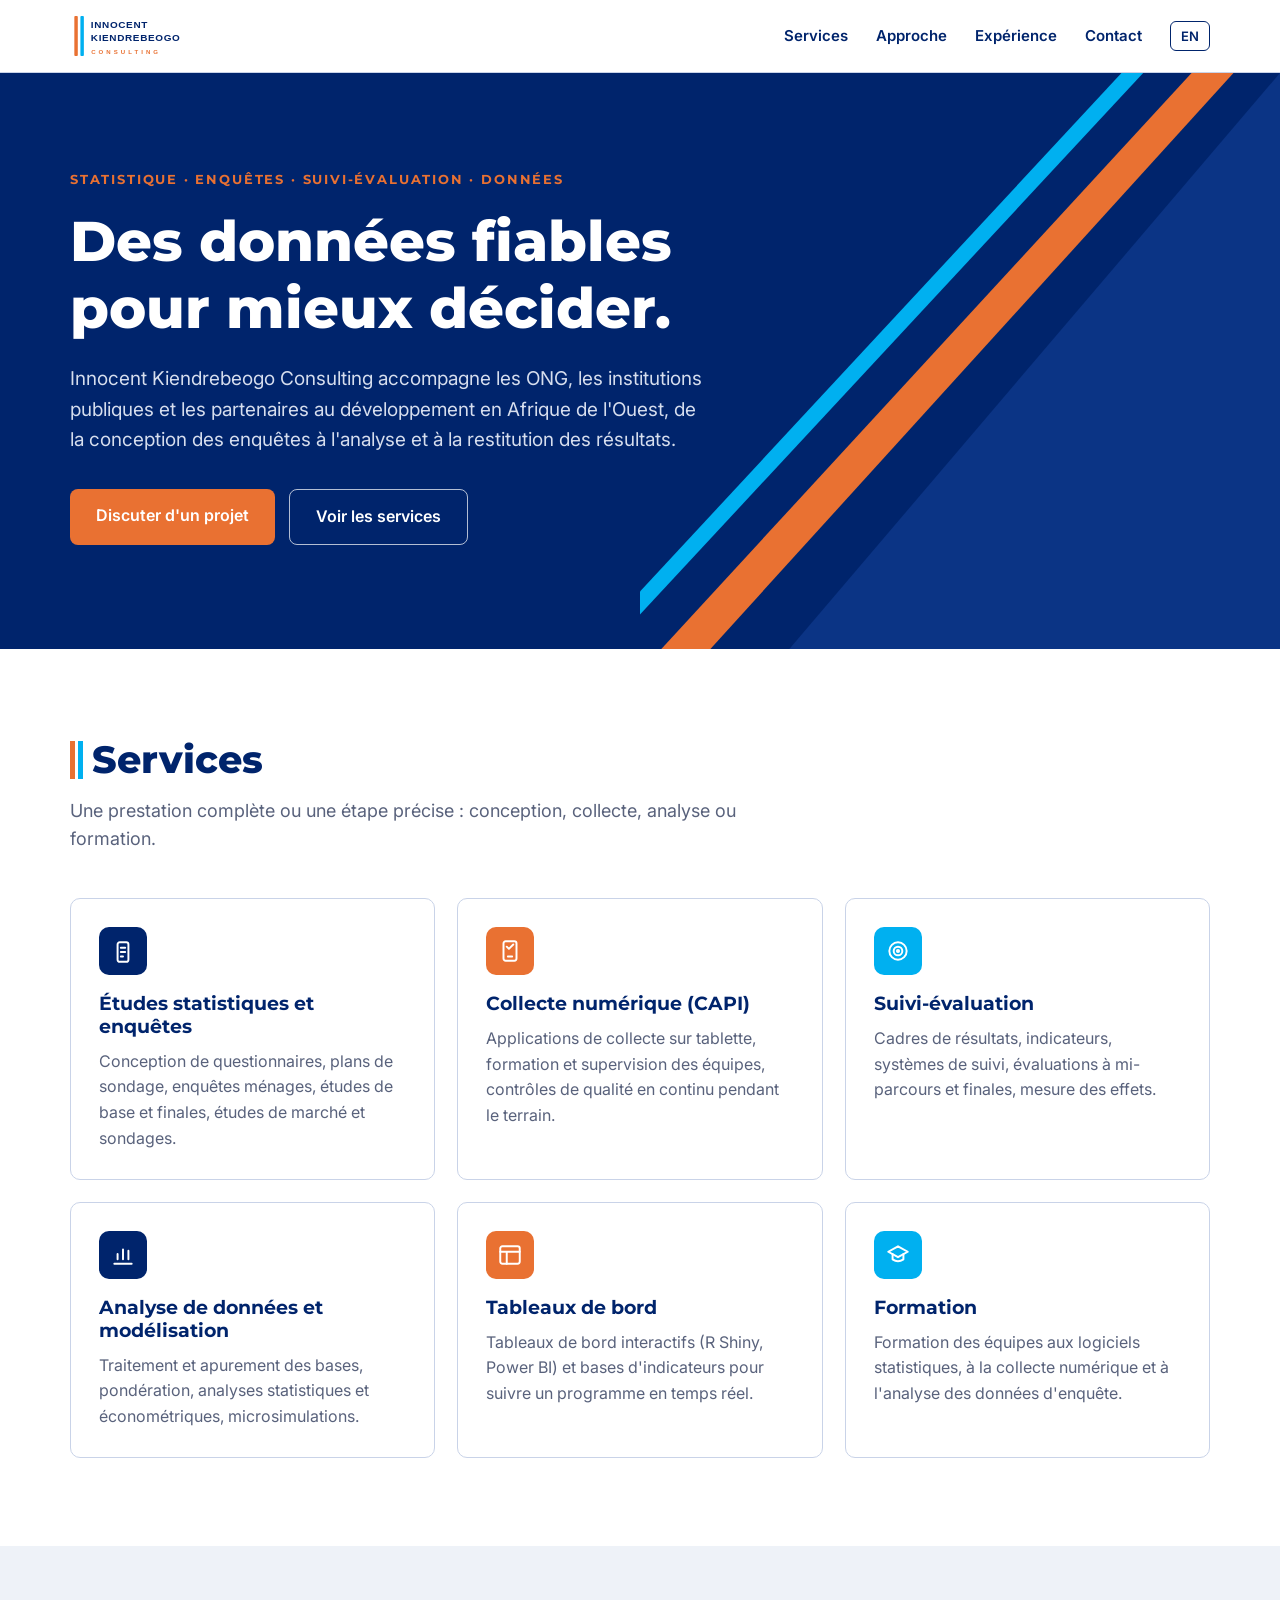
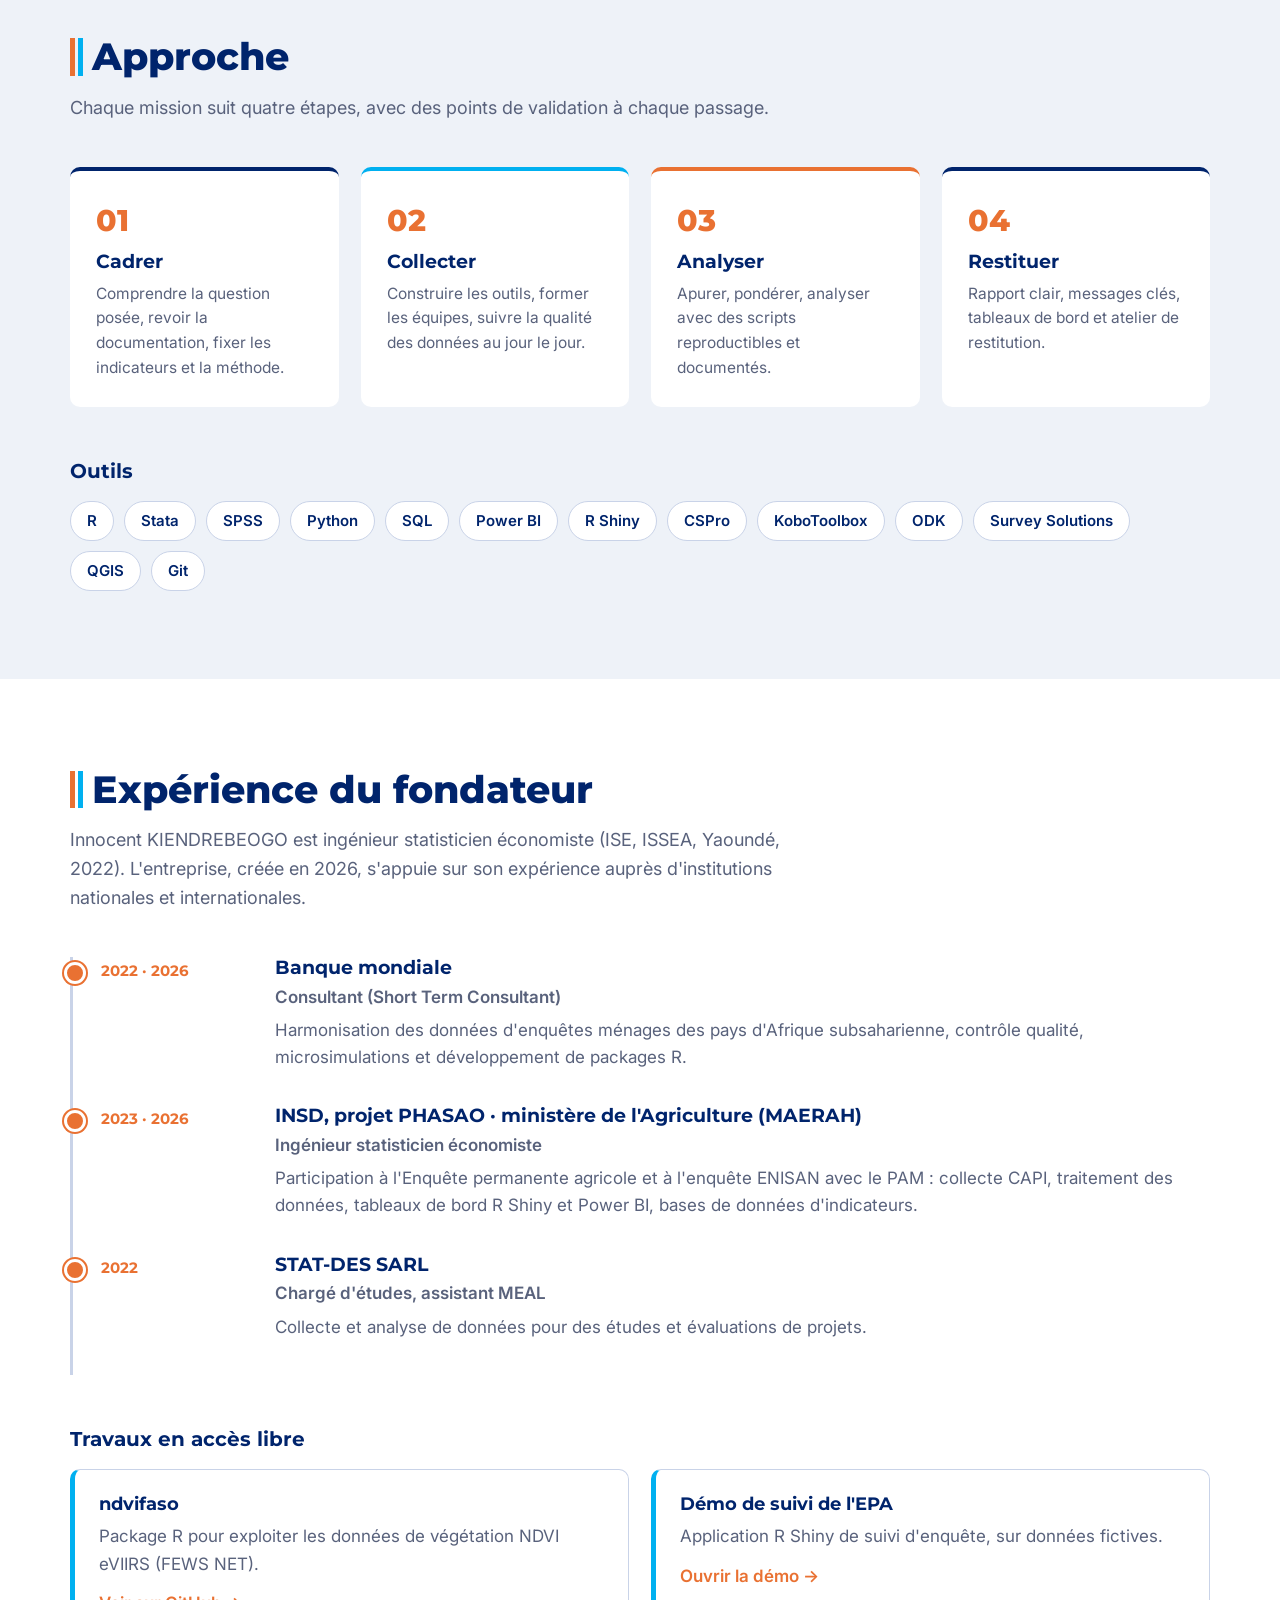
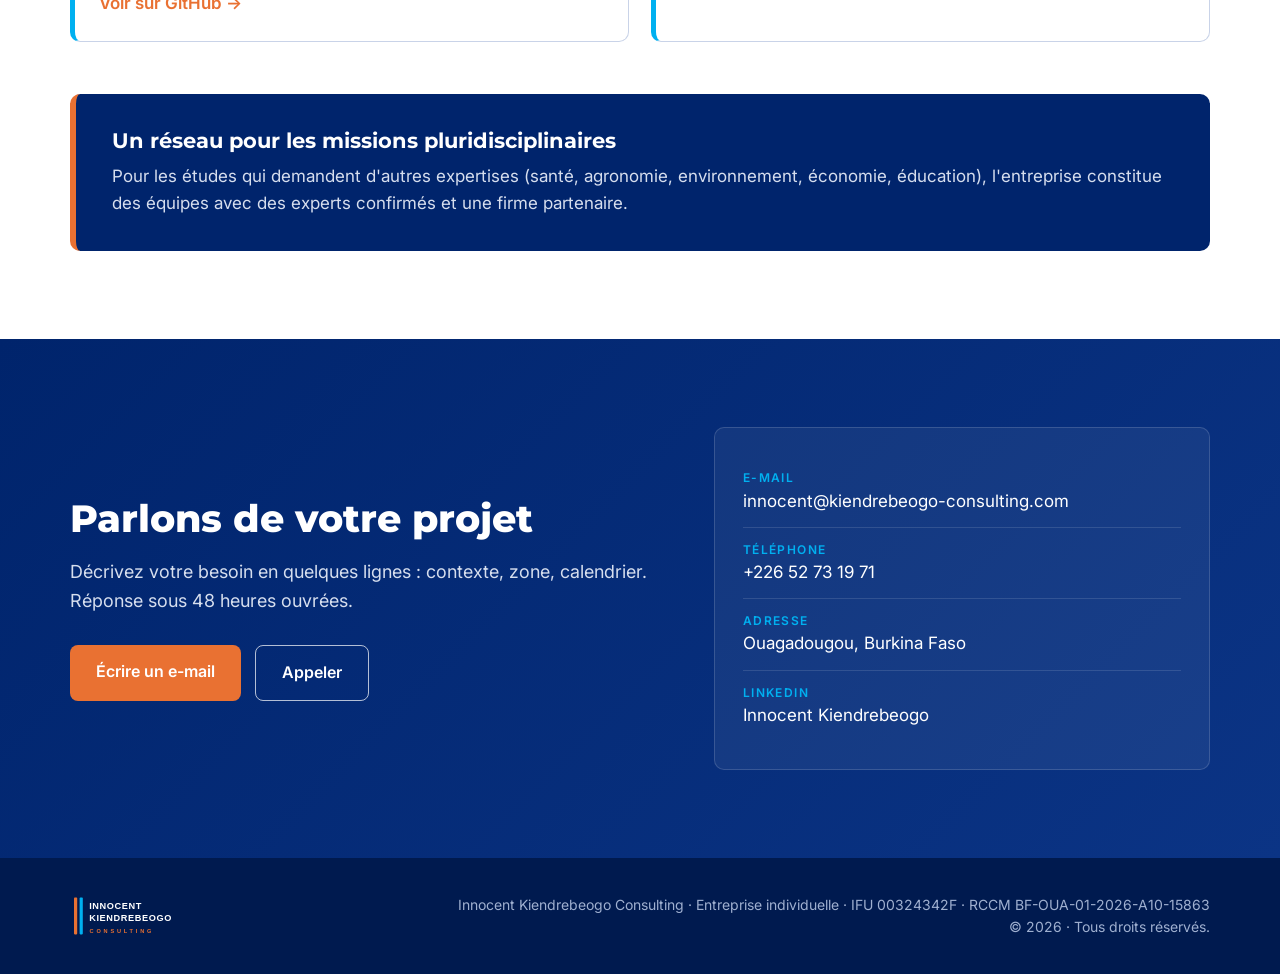
==== index.html @ 16795171 "Site d'Innocent Kiendrebeogo Consulting (FR / EN) Co-Authored-By: Claude Opus 5.5 <noreply@anthropic" ====
<!doctype html>
<html lang="fr">
<head>
<meta charset="utf-8">
<meta name="viewport" content="width=device-width, initial-scale=1">
<title>Innocent Kiendrebeogo Consulting · Statistique, enquêtes, suivi-évaluation</title>
<meta name="description" content="Cabinet de conseil en statistique basé à Ouagadougou : enquêtes, collecte numérique, suivi-évaluation, analyse de données et tableaux de bord pour les ONG, institutions et partenaires au développement.">
<link rel="canonical" href="https://kiendrebeogo-consulting.com/">
<link rel="alternate" hreflang="fr" href="https://kiendrebeogo-consulting.com/">
<link rel="alternate" hreflang="en" href="https://kiendrebeogo-consulting.com/en/">
<meta property="og:type" content="website">
<meta property="og:title" content="Innocent Kiendrebeogo Consulting">
<meta property="og:description" content="Cabinet de conseil en statistique basé à Ouagadougou : enquêtes, collecte numérique, suivi-évaluation, analyse de données et tableaux de bord pour les ONG, institutions et partenaires au développement.">
<meta property="og:url" content="https://kiendrebeogo-consulting.com/">
<meta property="og:image" content="https://kiendrebeogo-consulting.com/assets/apercu.png">
<meta name="theme-color" content="#00246C">
<link rel="icon" href="assets/favicon.ico" sizes="any">
<link rel="icon" href="assets/icone_IKC.svg" type="image/svg+xml">
<link rel="apple-touch-icon" href="assets/icone_IKC_192.png">
<link rel="preconnect" href="https://fonts.googleapis.com">
<link rel="preconnect" href="https://fonts.gstatic.com" crossorigin>
<link href="https://fonts.googleapis.com/css2?family=Montserrat:wght@600;700;800&family=Inter:wght@400;500;600&display=swap" rel="stylesheet">
<link rel="stylesheet" href="assets/style.css">
</head>
<body>
<header class="entete">
  <div class="conteneur entete-in">
    <a class="marque" href="#haut" aria-label="Innocent Kiendrebeogo Consulting"><img src="assets/logo_IKC_couleur.svg" alt="Innocent Kiendrebeogo Consulting" width="175" height="70"></a>
    <button class="burger" aria-expanded="false" aria-controls="menu"><span></span><span></span><span></span><span class="sr">Menu</span></button>
    <nav id="menu" class="menu"><a href="#services">Services</a><a href="#approche">Approche</a><a href="#experience">Expérience</a><a href="#contact">Contact</a><a class="langue" href="en/" hreflang="en" lang="en" title="English">EN</a></nav>
  </div>
</header>
<main id="haut">
<section class="hero">
  <svg class="rayures" viewBox="0 0 600 700" preserveAspectRatio="xMaxYMax slice" aria-hidden="true">
    <path d="M600 160V700H140Z" fill="#0B3485"/><path d="M600 70V112L66 700H20Z" fill="#E97132"/><path d="M600 0V22L-30 700H-50Z" fill="#00B0F0"/>
  </svg>
  <div class="conteneur hero-in">
    <p class="kicker">Statistique · Enquêtes · Suivi-évaluation · Données</p>
    <h1>Des données fiables pour mieux décider.</h1>
    <p class="intro">Innocent Kiendrebeogo Consulting accompagne les ONG, les institutions publiques et les partenaires au développement en Afrique de l&#x27;Ouest, de la conception des enquêtes à l&#x27;analyse et à la restitution des résultats.</p>
    <div class="boutons"><a class="btn btn-orange" href="mailto:innocent@kiendrebeogo-consulting.com?subject=Demande d&#x27;information">Discuter d&#x27;un projet</a><a class="btn btn-ligne" href="#services">Voir les services</a></div>
  </div>
</section>
<section id="services" class="section">
  <div class="conteneur">
    <div class="titre-section"><h2>Services</h2><p>Une prestation complète ou une étape précise : conception, collecte, analyse ou formation.</p></div>
    <div class="grille"><article class="carte"><div class="ico"><svg viewBox="0 0 24 24" aria-hidden="true" fill="none" stroke="currentColor" stroke-width="1.8" stroke-linecap="round" stroke-linejoin="round"><path d="M9 4h6a2 2 0 0 1 2 2v14a2 2 0 0 1-2 2H9a2 2 0 0 1-2-2V6a2 2 0 0 1 2-2z"/><path d="M10 9h4M10 13h4M10 17h2"/></svg></div><h3>Études statistiques et enquêtes</h3><p>Conception de questionnaires, plans de sondage, enquêtes ménages, études de base et finales, études de marché et sondages.</p></article><article class="carte"><div class="ico"><svg viewBox="0 0 24 24" aria-hidden="true" fill="none" stroke="currentColor" stroke-width="1.8" stroke-linecap="round" stroke-linejoin="round"><rect x="6" y="3" width="12" height="18" rx="2"/><path d="M10 17h4M9 8l2 2 4-4"/></svg></div><h3>Collecte numérique (CAPI)</h3><p>Applications de collecte sur tablette, formation et supervision des équipes, contrôles de qualité en continu pendant le terrain.</p></article><article class="carte"><div class="ico"><svg viewBox="0 0 24 24" aria-hidden="true" fill="none" stroke="currentColor" stroke-width="1.8" stroke-linecap="round" stroke-linejoin="round"><circle cx="12" cy="12" r="8"/><circle cx="12" cy="12" r="4"/><circle cx="12" cy="12" r="1"/></svg></div><h3>Suivi-évaluation</h3><p>Cadres de résultats, indicateurs, systèmes de suivi, évaluations à mi-parcours et finales, mesure des effets.</p></article><article class="carte"><div class="ico"><svg viewBox="0 0 24 24" aria-hidden="true" fill="none" stroke="currentColor" stroke-width="1.8" stroke-linecap="round" stroke-linejoin="round"><path d="M4 20h16M7 16v-5M12 16V7M17 16v-8"/></svg></div><h3>Analyse de données et modélisation</h3><p>Traitement et apurement des bases, pondération, analyses statistiques et économétriques, microsimulations.</p></article><article class="carte"><div class="ico"><svg viewBox="0 0 24 24" aria-hidden="true" fill="none" stroke="currentColor" stroke-width="1.8" stroke-linecap="round" stroke-linejoin="round"><rect x="3" y="4" width="18" height="16" rx="2"/><path d="M3 9h18M9 9v11"/></svg></div><h3>Tableaux de bord</h3><p>Tableaux de bord interactifs (R Shiny, Power BI) et bases d&#x27;indicateurs pour suivre un programme en temps réel.</p></article><article class="carte"><div class="ico"><svg viewBox="0 0 24 24" aria-hidden="true" fill="none" stroke="currentColor" stroke-width="1.8" stroke-linecap="round" stroke-linejoin="round"><path d="M3 9l9-5 9 5-9 5-9-5z"/><path d="M7 11v5c3 2 7 2 10 0v-5"/></svg></div><h3>Formation</h3><p>Formation des équipes aux logiciels statistiques, à la collecte numérique et à l&#x27;analyse des données d&#x27;enquête.</p></article></div>
  </div>
</section>
<section id="approche" class="section section-pale">
  <div class="conteneur">
    <div class="titre-section"><h2>Approche</h2><p>Chaque mission suit quatre étapes, avec des points de validation à chaque passage.</p></div>
    <ol class="etapes"><li><span class="num">01</span><h3>Cadrer</h3><p>Comprendre la question posée, revoir la documentation, fixer les indicateurs et la méthode.</p></li><li><span class="num">02</span><h3>Collecter</h3><p>Construire les outils, former les équipes, suivre la qualité des données au jour le jour.</p></li><li><span class="num">03</span><h3>Analyser</h3><p>Apurer, pondérer, analyser avec des scripts reproductibles et documentés.</p></li><li><span class="num">04</span><h3>Restituer</h3><p>Rapport clair, messages clés, tableaux de bord et atelier de restitution.</p></li></ol>
    <h3 class="sous-titre">Outils</h3>
    <ul class="outils"><li>R</li><li>Stata</li><li>SPSS</li><li>Python</li><li>SQL</li><li>Power BI</li><li>R Shiny</li><li>CSPro</li><li>KoboToolbox</li><li>ODK</li><li>Survey Solutions</li><li>QGIS</li><li>Git</li></ul>
  </div>
</section>
<section id="experience" class="section">
  <div class="conteneur">
    <div class="titre-section"><h2>Expérience du fondateur</h2><p>Innocent KIENDREBEOGO est ingénieur statisticien économiste (ISE, ISSEA, Yaoundé, 2022). L&#x27;entreprise, créée en 2026, s&#x27;appuie sur son expérience auprès d&#x27;institutions nationales et internationales.</p></div>
    <ol class="parcours"><li><span class="date">2022 · 2026</span><div><h3>Banque mondiale</h3><p class="role">Consultant (Short Term Consultant)</p><p>Harmonisation des données d&#x27;enquêtes ménages des pays d&#x27;Afrique subsaharienne, contrôle qualité, microsimulations et développement de packages R.</p></div></li><li><span class="date">2023 · 2026</span><div><h3>INSD, projet PHASAO · ministère de l&#x27;Agriculture (MAERAH)</h3><p class="role">Ingénieur statisticien économiste</p><p>Participation à l&#x27;Enquête permanente agricole et à l&#x27;enquête ENISAN avec le PAM : collecte CAPI, traitement des données, tableaux de bord R Shiny et Power BI, bases de données d&#x27;indicateurs.</p></div></li><li><span class="date">2022</span><div><h3>STAT-DES SARL</h3><p class="role">Chargé d&#x27;études, assistant MEAL</p><p>Collecte et analyse de données pour des études et évaluations de projets.</p></div></li></ol>
    <h3 class="sous-titre">Travaux en accès libre</h3>
    <div class="libre"><a class="lien-carte" href="https://github.com/iKIENDREBEOGO1/ndvifaso" target="_blank" rel="noopener"><h3>ndvifaso</h3><p>Package R pour exploiter les données de végétation NDVI eVIIRS (FEWS NET).</p><span>Voir sur GitHub →</span></a><a class="lien-carte" href="https://suivi00.shinyapps.io/suivi-epa-demo/" target="_blank" rel="noopener"><h3>Démo de suivi de l&#x27;EPA</h3><p>Application R Shiny de suivi d&#x27;enquête, sur données fictives.</p><span>Ouvrir la démo →</span></a></div>
    <div class="reseau"><h3>Un réseau pour les missions pluridisciplinaires</h3><p>Pour les études qui demandent d&#x27;autres expertises (santé, agronomie, environnement, économie, éducation), l&#x27;entreprise constitue des équipes avec des experts confirmés et une firme partenaire.</p></div>
  </div>
</section>
<section id="contact" class="contact">
  <div class="conteneur contact-in">
    <div><h2>Parlons de votre projet</h2><p>Décrivez votre besoin en quelques lignes : contexte, zone, calendrier. Réponse sous 48 heures ouvrées.</p>
      <div class="boutons"><a class="btn btn-orange" href="mailto:innocent@kiendrebeogo-consulting.com?subject=Demande d&#x27;information">Écrire un e-mail</a><a class="btn btn-ligne" href="tel:+22652731971">Appeler</a></div></div>
    <ul class="coord">
      <li><span>E-mail</span><a href="mailto:innocent@kiendrebeogo-consulting.com">innocent@kiendrebeogo-consulting.com</a></li>
      <li><span>Téléphone</span><a href="tel:+22652731971">+226 52 73 19 71</a></li>
      <li><span>Adresse</span>Ouagadougou, Burkina Faso</li>
      <li><span>LinkedIn</span><a href="https://www.linkedin.com/in/innocent-kiendrebeogo-86a3a918b/" target="_blank" rel="noopener">Innocent Kiendrebeogo</a></li>
    </ul>
  </div>
</section>
</main>
<footer class="pied">
  <div class="conteneur pied-in">
    <img src="assets/logo_IKC_blanc.svg" alt="" width="150" height="60">
    <p>Innocent Kiendrebeogo Consulting · Entreprise individuelle · IFU 00324342F · RCCM BF-OUA-01-2026-A10-15863<br>© 2026 · Tous droits réservés.</p>
  </div>
</footer>
<script>
const b=document.querySelector('.burger'),m=document.getElementById('menu');
b.addEventListener('click',()=>{const o=m.classList.toggle('ouvert');b.setAttribute('aria-expanded',o)});
m.querySelectorAll('a[href^="#"]').forEach(a=>a.addEventListener('click',()=>{m.classList.remove('ouvert');b.setAttribute('aria-expanded',false)}));
</script>
</body>
</html>
---- assets/style.css ----
:root{--marine:#00246C;--marine2:#0B3485;--orange:#E97132;--ciel:#00B0F0;--texte:#1F2433;--gris:#59627C;--pale:#EEF2F8;--ligne:#C9D3E8;--blanc:#fff;
--titre:'Montserrat',Arial,sans-serif;--corps:'Inter',Arial,sans-serif;--rayon:10px}
*{box-sizing:border-box}html{scroll-behavior:smooth;scroll-padding-top:84px}
body{margin:0;font-family:var(--corps);color:var(--texte);background:var(--blanc);line-height:1.6;font-size:17px;-webkit-font-smoothing:antialiased}
img{max-width:100%;display:block}a{color:var(--marine)}
h1,h2,h3{font-family:var(--titre);color:var(--marine);line-height:1.2;margin:0}
.conteneur{width:min(1140px,100% - 32px);margin-inline:auto}
.sr{position:absolute;width:1px;height:1px;overflow:hidden;clip:rect(0 0 0 0)}
.entete{position:sticky;top:0;z-index:20;background:rgba(255,255,255,.96);backdrop-filter:blur(6px);border-bottom:1px solid var(--ligne)}
.entete-in{display:flex;align-items:center;justify-content:space-between;height:72px}
.marque img{height:52px;width:auto}
.menu{display:flex;align-items:center;gap:28px}
.menu a{text-decoration:none;font-weight:600;font-size:15px;color:var(--marine)}
.menu a:hover{color:var(--orange)}
.menu .langue{border:1.5px solid var(--marine);border-radius:6px;padding:4px 10px;font-size:13px}
.burger{display:none;background:none;border:0;padding:8px;cursor:pointer}
.burger span:not(.sr){display:block;width:24px;height:2.5px;background:var(--marine);margin:5px 0;border-radius:2px}
.hero{position:relative;background:var(--marine);color:var(--blanc);overflow:hidden}
.rayures{position:absolute;right:0;bottom:0;height:100%;width:52%;max-width:640px}
.hero-in{position:relative;padding:96px 0 104px;max-width:1140px}
.hero-in>*{max-width:640px}
.kicker{font-family:var(--titre);font-weight:700;font-size:13px;letter-spacing:.14em;text-transform:uppercase;color:var(--orange);margin:0 0 18px}
.hero h1{color:var(--blanc);font-size:clamp(34px,5.4vw,56px);font-weight:800}
.intro{font-size:19px;color:#D6DEEE;margin:22px 0 34px}
.boutons{display:flex;flex-wrap:wrap;gap:14px}
.btn{display:inline-block;padding:14px 26px;border-radius:8px;font-weight:600;text-decoration:none;font-size:16px;transition:transform .15s,background .15s}
.btn:hover{transform:translateY(-1px)}
.btn-orange{background:var(--orange);color:var(--blanc)}.btn-orange:hover{background:#d4612a}
.btn-ligne{border:1.5px solid rgba(255,255,255,.7);color:var(--blanc)}.btn-ligne:hover{background:rgba(255,255,255,.1)}
.bande-chiffres{background:var(--blanc);border-bottom:1px solid var(--ligne)}
.chiffres{display:grid;grid-template-columns:repeat(4,1fr);gap:24px;padding:40px 0 14px}
.chiffre{border-left:4px solid var(--ciel);padding-left:16px}
.chiffre:nth-child(even){border-color:var(--orange)}
.chiffre strong{display:block;font-family:var(--titre);font-size:28px;font-weight:800;color:var(--marine);line-height:1.15}
.chiffre span{font-size:14px;color:var(--gris)}
.note{font-size:13px;color:var(--gris);margin:6px 0 30px;font-style:italic}
.section{padding:88px 0}.section-pale{background:var(--pale)}
.titre-section{max-width:720px;margin-bottom:44px}
.titre-section h2{font-size:clamp(28px,3.6vw,38px);font-weight:800;position:relative;padding-left:22px}
.titre-section h2::before{content:"";position:absolute;left:0;top:4px;bottom:4px;width:5px;background:var(--orange);box-shadow:8px 0 0 var(--ciel)}
.titre-section p{color:var(--gris);font-size:18px;margin:14px 0 0}
.grille{display:grid;grid-template-columns:repeat(3,1fr);gap:22px}
.carte{background:var(--blanc);border:1px solid var(--ligne);border-radius:var(--rayon);padding:28px;transition:box-shadow .2s,transform .2s}
.carte:hover{box-shadow:0 10px 30px rgba(0,36,108,.10);transform:translateY(-2px)}
.ico{width:48px;height:48px;border-radius:10px;background:var(--marine);color:var(--blanc);display:grid;place-items:center;margin-bottom:18px}
.carte:nth-child(3n+2) .ico{background:var(--orange)}.carte:nth-child(3n) .ico{background:var(--ciel)}
.ico svg{width:26px;height:26px}
.carte h3{font-size:19px;margin-bottom:10px}.carte p{margin:0;color:var(--gris);font-size:16px}
.etapes{list-style:none;padding:0;margin:0;display:grid;grid-template-columns:repeat(4,1fr);gap:22px;counter-reset:e}
.etapes li{background:var(--blanc);border-radius:var(--rayon);padding:26px;border-top:4px solid var(--marine)}
.etapes li:nth-child(2){border-color:var(--ciel)}.etapes li:nth-child(3){border-color:var(--orange)}
.num{font-family:var(--titre);font-weight:800;font-size:30px;color:var(--orange)}
.etapes h3{font-size:19px;margin:6px 0 8px}.etapes p{margin:0;color:var(--gris);font-size:15.5px}
.sous-titre{font-size:20px;margin:52px 0 18px}
.outils{list-style:none;padding:0;margin:0;display:flex;flex-wrap:wrap;gap:10px}
.outils li{background:var(--blanc);border:1px solid var(--ligne);border-radius:999px;padding:7px 16px;font-weight:600;font-size:15px;color:var(--marine)}
.parcours{list-style:none;padding:0;margin:0;border-left:3px solid var(--ligne)}
.parcours li{display:grid;grid-template-columns:150px 1fr;gap:24px;padding:0 0 34px 28px;position:relative}
.parcours li::before{content:"";position:absolute;left:-9.5px;top:5px;width:16px;height:16px;border-radius:50%;background:var(--orange);border:3px solid var(--blanc);box-shadow:0 0 0 2px var(--orange)}
.date{font-family:var(--titre);font-weight:700;color:var(--orange);font-size:15px;padding-top:2px}
.parcours h3{font-size:19px}.role{font-weight:600;color:var(--marine);margin:4px 0 6px!important}.parcours p{margin:0;color:var(--gris)}
.libre{display:grid;grid-template-columns:repeat(2,1fr);gap:22px}
.lien-carte{display:block;text-decoration:none;border:1px solid var(--ligne);border-radius:var(--rayon);padding:24px;border-left:5px solid var(--ciel);transition:box-shadow .2s}
.lien-carte:hover{box-shadow:0 10px 30px rgba(0,36,108,.10)}
.lien-carte h3{font-size:18px}.lien-carte p{color:var(--gris);margin:8px 0 12px}.lien-carte span{font-weight:600;color:var(--orange)}
.reseau{margin-top:52px;background:var(--marine);color:#D6DEEE;border-radius:var(--rayon);padding:34px 36px;border-left:6px solid var(--orange)}
.reseau h3{color:var(--blanc);font-size:21px;margin-bottom:10px}.reseau p{margin:0}
.contact{background:linear-gradient(135deg,var(--marine) 0%,var(--marine2) 100%);color:#D6DEEE;padding:88px 0}
.contact-in{display:grid;grid-template-columns:1.2fr 1fr;gap:48px;align-items:center}
.contact h2{color:var(--blanc);font-size:clamp(28px,3.6vw,38px);font-weight:800}
.contact p{font-size:18px;margin:16px 0 30px}
.coord{list-style:none;margin:0;padding:28px;background:rgba(255,255,255,.06);border:1px solid rgba(255,255,255,.15);border-radius:var(--rayon)}
.coord li{padding:12px 0;border-bottom:1px solid rgba(255,255,255,.12);color:var(--blanc);overflow-wrap:anywhere}
.coord li:last-child{border:0}
.coord span{display:block;font-size:12px;letter-spacing:.12em;text-transform:uppercase;color:var(--ciel);font-weight:600}
.coord a{color:var(--blanc);text-decoration:none}.coord a:hover{color:var(--orange)}
.pied{background:#001A4F;color:#9FB0D0;padding:34px 0;font-size:14px}
.pied-in{display:flex;align-items:center;justify-content:space-between;gap:24px}
.pied img{height:48px;width:auto}.pied p{margin:0;text-align:right}
:focus-visible{outline:3px solid var(--ciel);outline-offset:3px}
@media (max-width:960px){.grille{grid-template-columns:repeat(2,1fr)}.etapes{grid-template-columns:repeat(2,1fr)}.chiffres{grid-template-columns:repeat(2,1fr)}
.contact-in{grid-template-columns:1fr}.rayures{width:70%;opacity:.45}}
@media (max-width:720px){.rayures{opacity:.22}}
@media (max-width:720px){body{font-size:16px}
.burger{display:block}.menu{position:absolute;top:72px;left:0;right:0;background:var(--blanc);flex-direction:column;align-items:flex-start;gap:0;padding:8px 16px 16px;border-bottom:1px solid var(--ligne);display:none}
.menu.ouvert{display:flex}.menu a{padding:12px 0;width:100%}.menu .langue{width:auto;margin-top:8px}
.marque img{height:44px}.hero-in{padding:64px 0 72px}.section,.contact{padding:64px 0}
.grille,.etapes,.libre{grid-template-columns:1fr}.chiffre strong{font-size:22px}
.parcours li{grid-template-columns:1fr;gap:4px}.pied-in{flex-direction:column;align-items:flex-start}.pied p{text-align:left}}
@media (prefers-reduced-motion:reduce){html{scroll-behavior:auto}*{transition:none!important}}
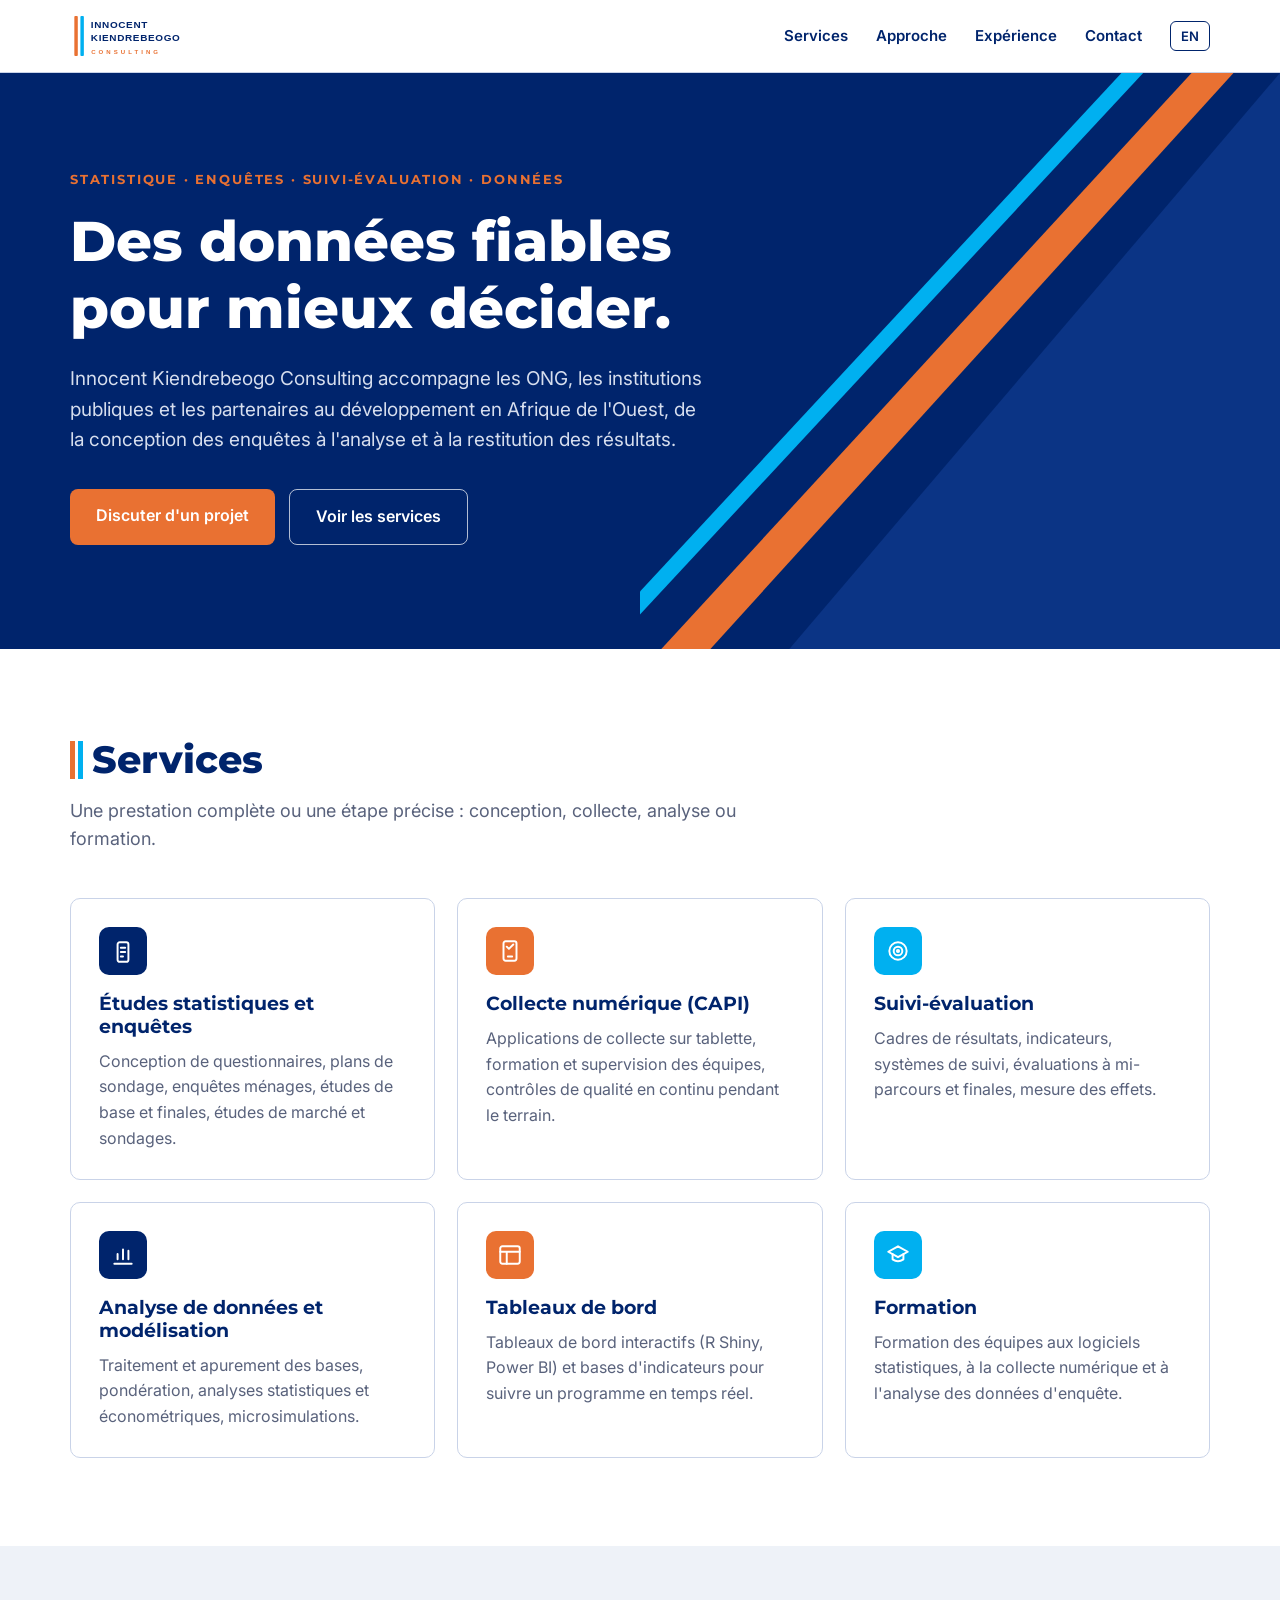
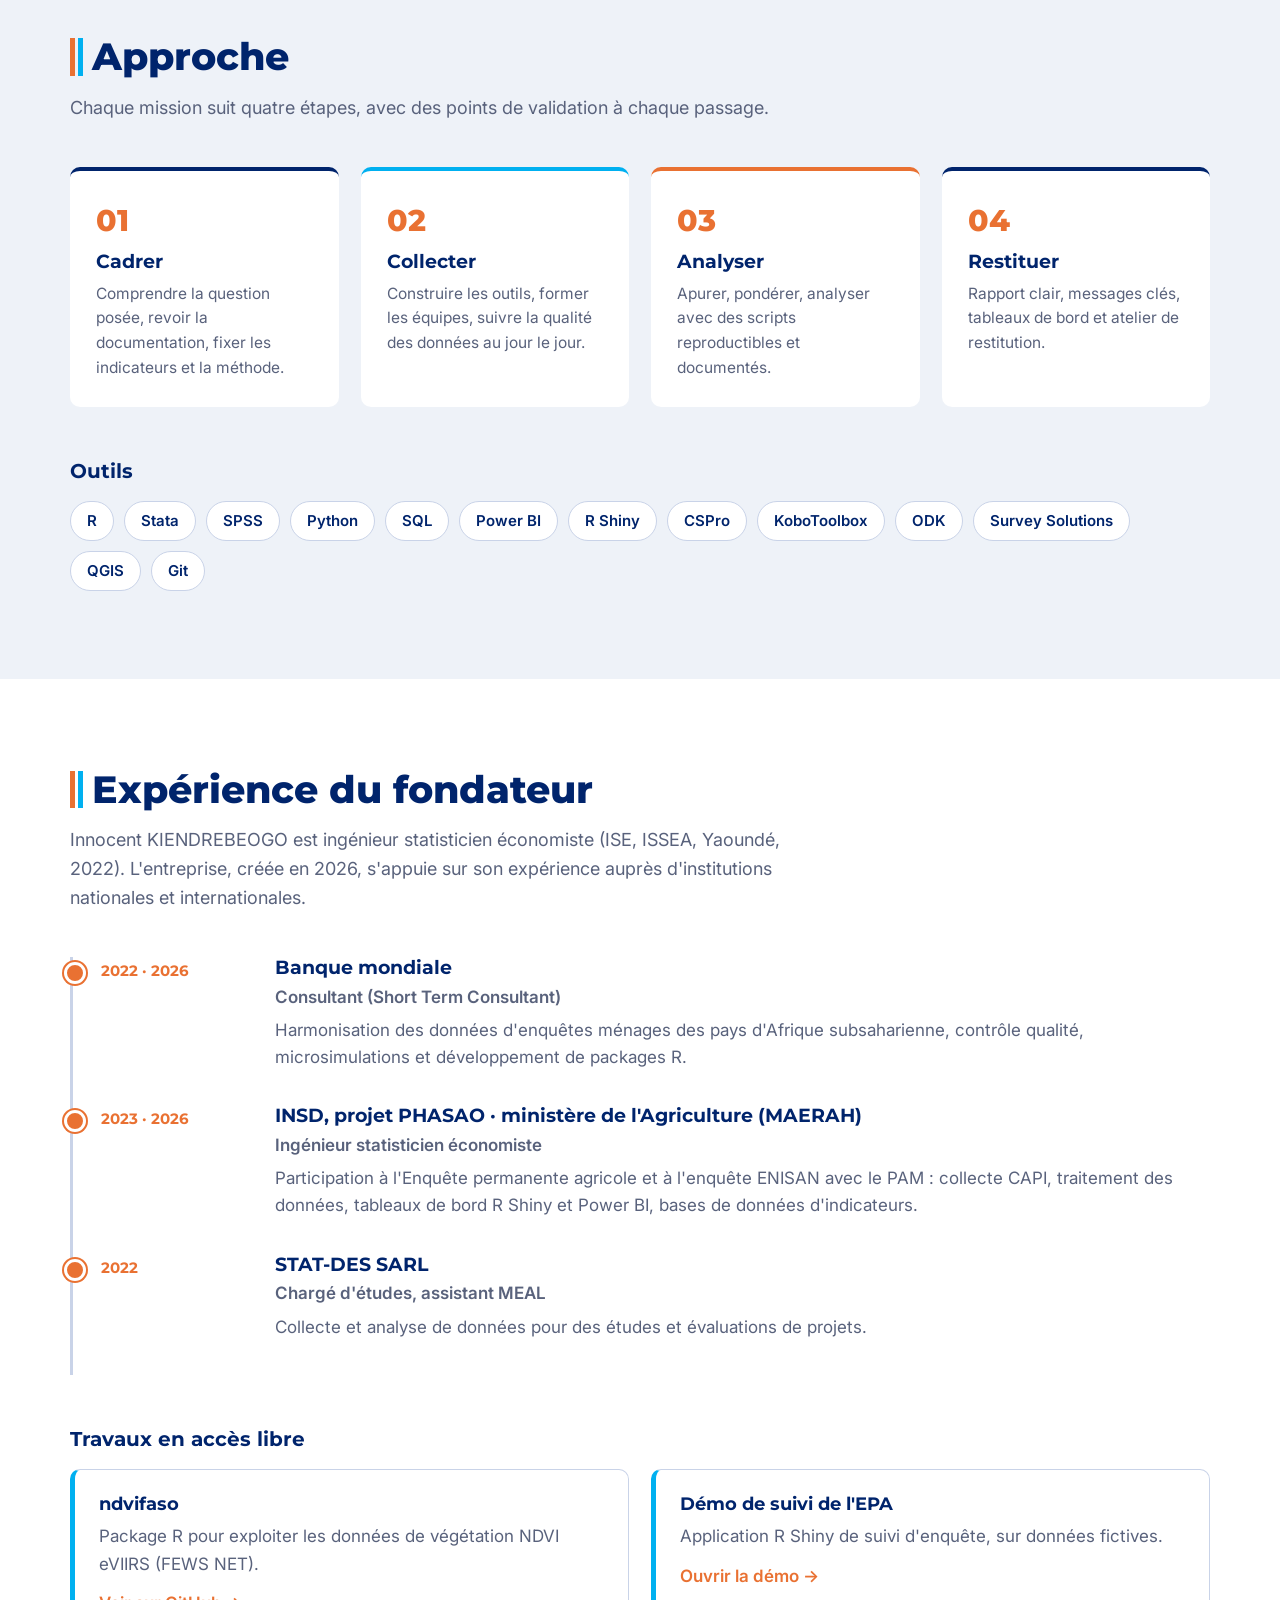
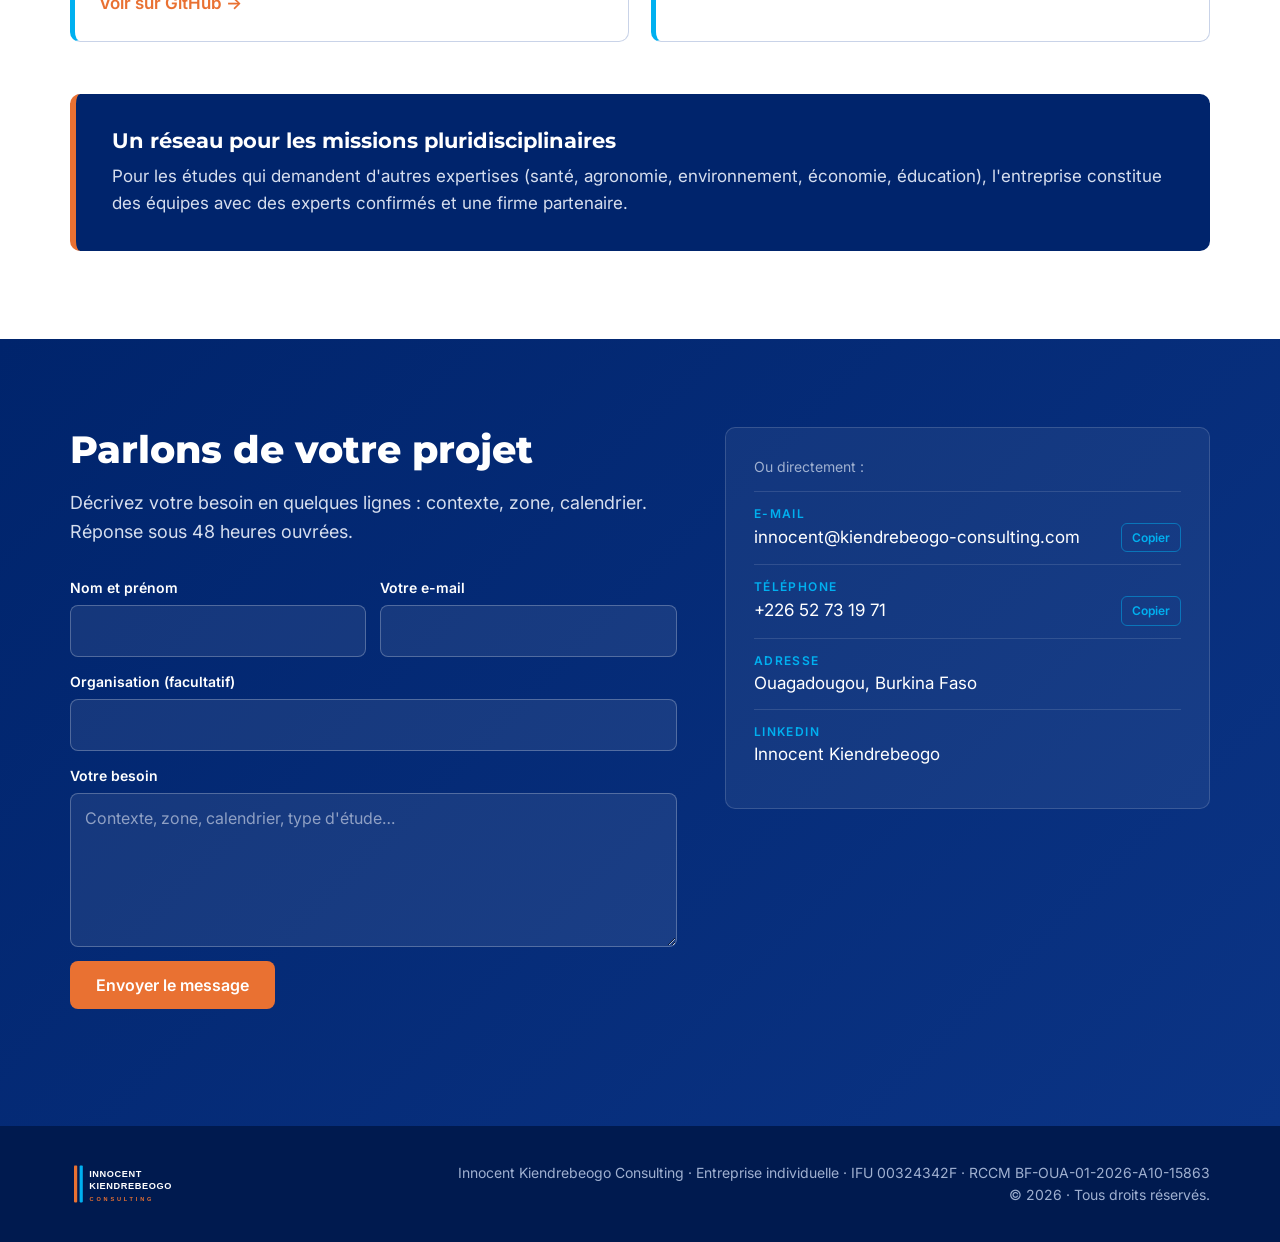
==== commit e1f1e933: "Formulaire de contact et boutons Copier (les liens mailto/tel ne marchaient pas sans logiciel de mes" ====
--- a/index.html
+++ b/index.html
@@ -39,7 +39,7 @@
     <p class="kicker">Statistique · Enquêtes · Suivi-évaluation · Données</p>
     <h1>Des données fiables pour mieux décider.</h1>
     <p class="intro">Innocent Kiendrebeogo Consulting accompagne les ONG, les institutions publiques et les partenaires au développement en Afrique de l&#x27;Ouest, de la conception des enquêtes à l&#x27;analyse et à la restitution des résultats.</p>
-    <div class="boutons"><a class="btn btn-orange" href="mailto:innocent@kiendrebeogo-consulting.com?subject=Demande d&#x27;information">Discuter d&#x27;un projet</a><a class="btn btn-ligne" href="#services">Voir les services</a></div>
+    <div class="boutons"><a class="btn btn-orange" href="#contact">Discuter d&#x27;un projet</a><a class="btn btn-ligne" href="#services">Voir les services</a></div>
   </div>
 </section>
 <section id="services" class="section">
@@ -68,10 +68,24 @@
 <section id="contact" class="contact">
   <div class="conteneur contact-in">
     <div><h2>Parlons de votre projet</h2><p>Décrivez votre besoin en quelques lignes : contexte, zone, calendrier. Réponse sous 48 heures ouvrées.</p>
-      <div class="boutons"><a class="btn btn-orange" href="mailto:innocent@kiendrebeogo-consulting.com?subject=Demande d&#x27;information">Écrire un e-mail</a><a class="btn btn-ligne" href="tel:+22652731971">Appeler</a></div></div>
+      <form class="formulaire" id="formulaire" action="https://formsubmit.co/innocent@kiendrebeogo-consulting.com" method="POST">
+        <input type="hidden" name="_subject" value="Site web : Demande d&#x27;information">
+        <input type="hidden" name="_template" value="table">
+        <input type="text" name="_honey" class="sr" tabindex="-1" autocomplete="off" aria-hidden="true">
+        <div class="champs2">
+          <label>Nom et prénom<input name="nom" required autocomplete="name"></label>
+          <label>Votre e-mail<input name="email" type="email" required autocomplete="email"></label>
+        </div>
+        <label>Organisation (facultatif)<input name="organisation" autocomplete="organization"></label>
+        <label>Votre besoin<textarea name="message" rows="5" required placeholder="Contexte, zone, calendrier, type d&#x27;étude…"></textarea></label>
+        <button class="btn btn-orange" type="submit" data-envoi="Envoi en cours…">Envoyer le message</button>
+        <p class="retour" role="status" aria-live="polite" data-ok="Merci, votre message est bien envoyé. Réponse sous 48 heures ouvrées." data-err="L&#x27;envoi a échoué. Écrivez directement à innocent@kiendrebeogo-consulting.com."></p>
+      </form></div>
     <ul class="coord">
-      <li><span>E-mail</span><a href="mailto:innocent@kiendrebeogo-consulting.com">innocent@kiendrebeogo-consulting.com</a></li>
-      <li><span>Téléphone</span><a href="tel:+22652731971">+226 52 73 19 71</a></li>
+      <li class="ou">Ou directement :</li>
+      <li><span>E-mail</span><div class="ligne-copie"><a href="mailto:innocent@kiendrebeogo-consulting.com">innocent@kiendrebeogo-consulting.com</a><button class="copier" type="button" data-texte="innocent@kiendrebeogo-consulting.com" data-ok="Copié">Copier</button></div></li>
+      <li><span>Téléphone</span><div class="ligne-copie"><a href="tel:+22652731971">+226 52 73 19 71</a><button class="copier" type="button" data-texte="+226 52 73 19 71" data-ok="Copié">Copier</button></div>
+        <a class="btn btn-ligne btn-appel" href="tel:+22652731971">Appeler</a></li>
       <li><span>Adresse</span>Ouagadougou, Burkina Faso</li>
       <li><span>LinkedIn</span><a href="https://www.linkedin.com/in/innocent-kiendrebeogo-86a3a918b/" target="_blank" rel="noopener">Innocent Kiendrebeogo</a></li>
     </ul>
@@ -88,6 +102,17 @@
 const b=document.querySelector('.burger'),m=document.getElementById('menu');
 b.addEventListener('click',()=>{const o=m.classList.toggle('ouvert');b.setAttribute('aria-expanded',o)});
 m.querySelectorAll('a[href^="#"]').forEach(a=>a.addEventListener('click',()=>{m.classList.remove('ouvert');b.setAttribute('aria-expanded',false)}));
+document.querySelectorAll('.copier').forEach(c=>c.addEventListener('click',async()=>{
+  const t0=c.textContent;try{await navigator.clipboard.writeText(c.dataset.texte)}catch(e){const z=document.createElement('textarea');z.value=c.dataset.texte;document.body.appendChild(z);z.select();document.execCommand('copy');z.remove()}
+  c.textContent=c.dataset.ok;setTimeout(()=>c.textContent=t0,1800)}));
+const f=document.getElementById('formulaire'),r=f.querySelector('.retour'),sb=f.querySelector('button[type=submit]');
+f.addEventListener('submit',async ev=>{
+  ev.preventDefault();if(f._honey.value)return;const t0=sb.textContent;sb.disabled=true;sb.textContent=sb.dataset.envoi;r.className='retour';
+  try{const res=await fetch(f.action.replace('formsubmit.co/','formsubmit.co/ajax/'),{method:'POST',headers:{'Accept':'application/json'},body:new FormData(f)});
+    const j=await res.json().catch(()=>({}));if(!res.ok||j.success===false||j.success==='false')throw new Error(j.message||res.status);
+    r.textContent=r.dataset.ok;r.classList.add('ok');f.reset()}
+  catch(e){r.textContent=r.dataset.err;r.classList.add('err')}
+  finally{sb.disabled=false;sb.textContent=t0}});
 </script>
 </body>
 </html>
--- a/assets/style.css
+++ b/assets/style.css
@@ -66,7 +66,20 @@
 .reseau{margin-top:52px;background:var(--marine);color:#D6DEEE;border-radius:var(--rayon);padding:34px 36px;border-left:6px solid var(--orange)}
 .reseau h3{color:var(--blanc);font-size:21px;margin-bottom:10px}.reseau p{margin:0}
 .contact{background:linear-gradient(135deg,var(--marine) 0%,var(--marine2) 100%);color:#D6DEEE;padding:88px 0}
-.contact-in{display:grid;grid-template-columns:1.2fr 1fr;gap:48px;align-items:center}
+.contact-in{display:grid;grid-template-columns:1.25fr 1fr;gap:48px;align-items:start}
+.formulaire{display:grid;gap:14px;margin-top:8px}.champs2{display:grid;grid-template-columns:1fr 1fr;gap:14px}
+.formulaire label{display:grid;gap:6px;font-size:14px;font-weight:600;color:var(--blanc)}
+.formulaire input,.formulaire textarea{font:inherit;font-weight:400;font-size:16px;padding:12px 14px;border-radius:8px;border:1.5px solid rgba(255,255,255,.25);background:rgba(255,255,255,.08);color:var(--blanc);width:100%}
+.formulaire input:focus,.formulaire textarea:focus{outline:none;border-color:var(--ciel);background:rgba(255,255,255,.12)}
+.formulaire textarea{resize:vertical}.formulaire ::placeholder{color:#8FA0C4}
+.formulaire button{justify-self:start;border:0;cursor:pointer;font-family:inherit}.formulaire button:disabled{opacity:.7;cursor:wait}
+.retour{margin:0!important;font-size:15px!important;min-height:1em}.retour.ok{color:#7FE0A8}.retour.err{color:#FFB38A}
+.ou{font-size:14px;color:#9FB0D0!important;padding-top:0!important}
+.ligne-copie{display:flex;align-items:center;justify-content:space-between;gap:12px}
+.copier{flex:none;font:inherit;font-size:12px;font-weight:600;color:var(--ciel);background:none;border:1px solid rgba(0,176,240,.5);border-radius:6px;padding:4px 10px;cursor:pointer}
+.copier:hover{background:rgba(0,176,240,.12)}
+.btn-appel{display:none;margin-top:12px;padding:10px 20px}
+@media (hover:none) and (pointer:coarse){.btn-appel{display:inline-block}}
 .contact h2{color:var(--blanc);font-size:clamp(28px,3.6vw,38px);font-weight:800}
 .contact p{font-size:18px;margin:16px 0 30px}
 .coord{list-style:none;margin:0;padding:28px;background:rgba(255,255,255,.06);border:1px solid rgba(255,255,255,.15);border-radius:var(--rayon)}
@@ -85,6 +98,6 @@
 .burger{display:block}.menu{position:absolute;top:72px;left:0;right:0;background:var(--blanc);flex-direction:column;align-items:flex-start;gap:0;padding:8px 16px 16px;border-bottom:1px solid var(--ligne);display:none}
 .menu.ouvert{display:flex}.menu a{padding:12px 0;width:100%}.menu .langue{width:auto;margin-top:8px}
 .marque img{height:44px}.hero-in{padding:64px 0 72px}.section,.contact{padding:64px 0}
-.grille,.etapes,.libre{grid-template-columns:1fr}.chiffre strong{font-size:22px}
+.grille,.etapes,.libre,.champs2{grid-template-columns:1fr}.chiffre strong{font-size:22px}
 .parcours li{grid-template-columns:1fr;gap:4px}.pied-in{flex-direction:column;align-items:flex-start}.pied p{text-align:left}}
 @media (prefers-reduced-motion:reduce){html{scroll-behavior:auto}*{transition:none!important}}
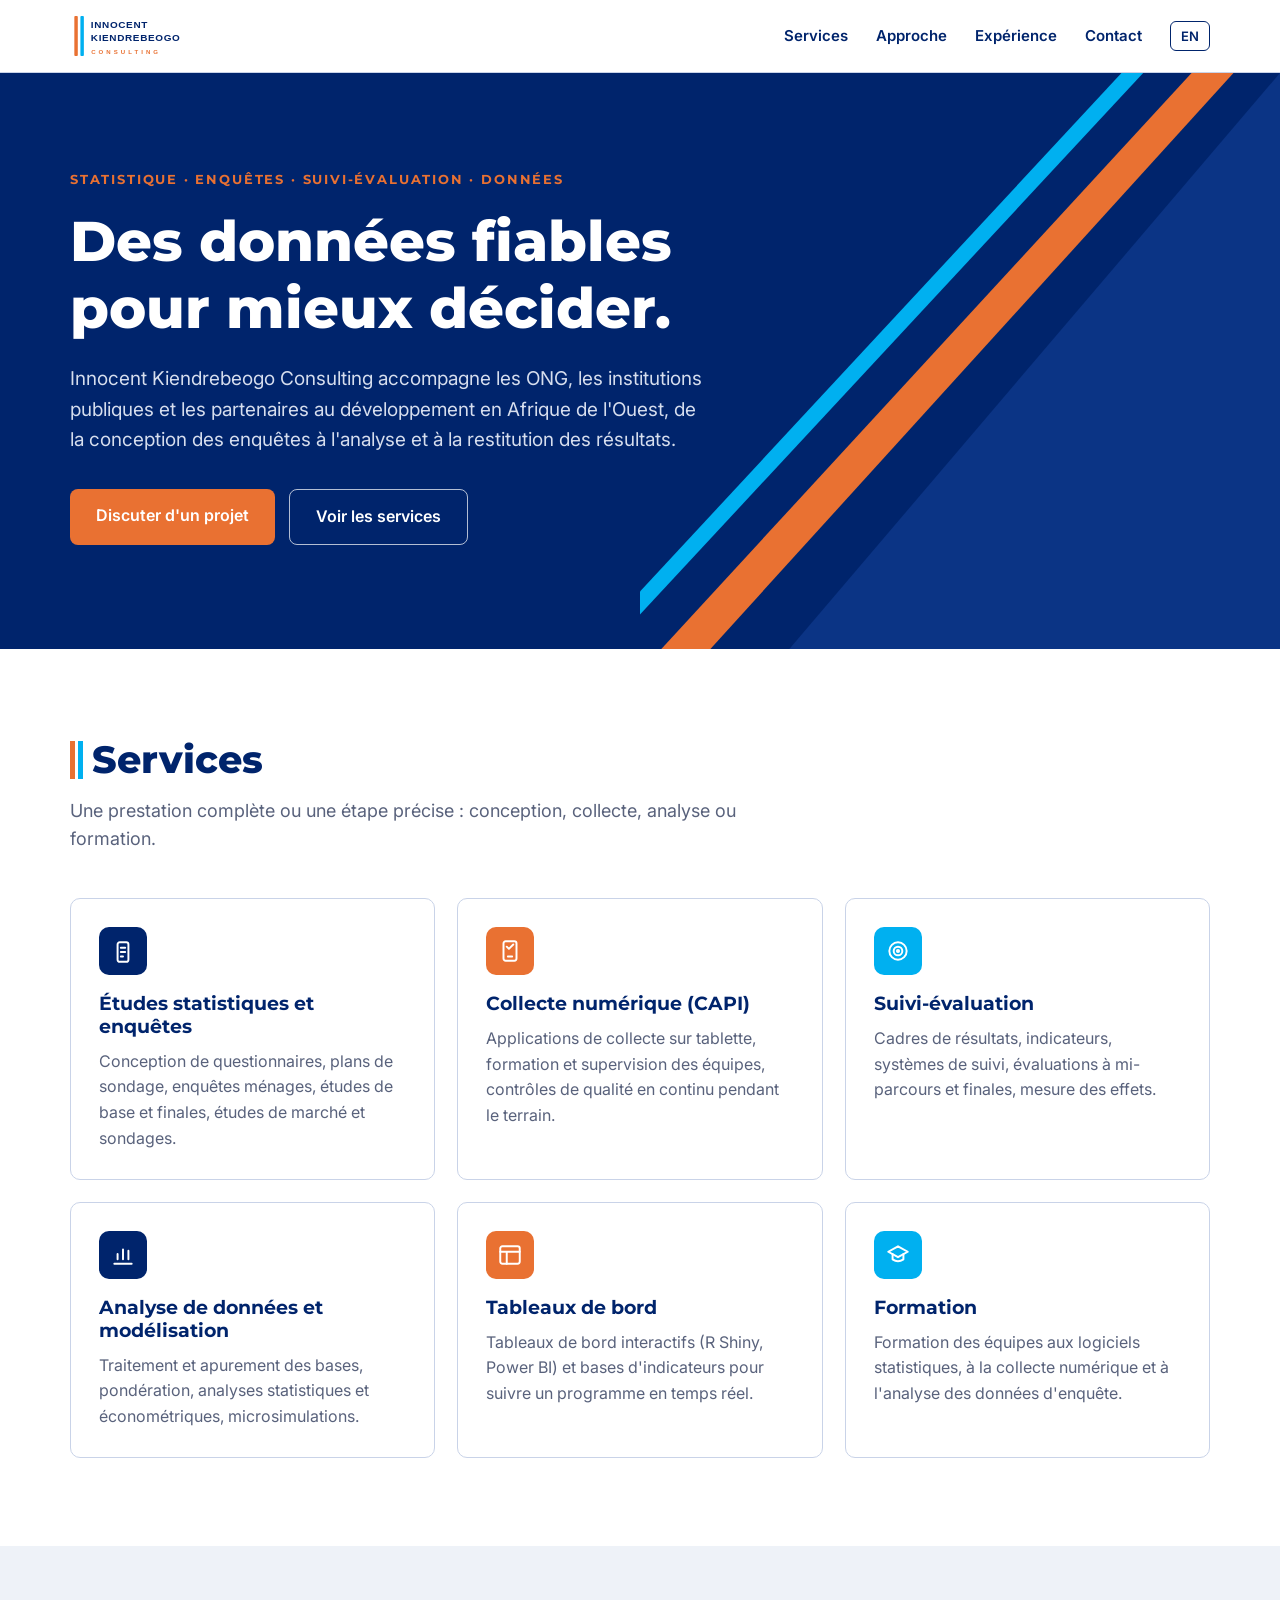
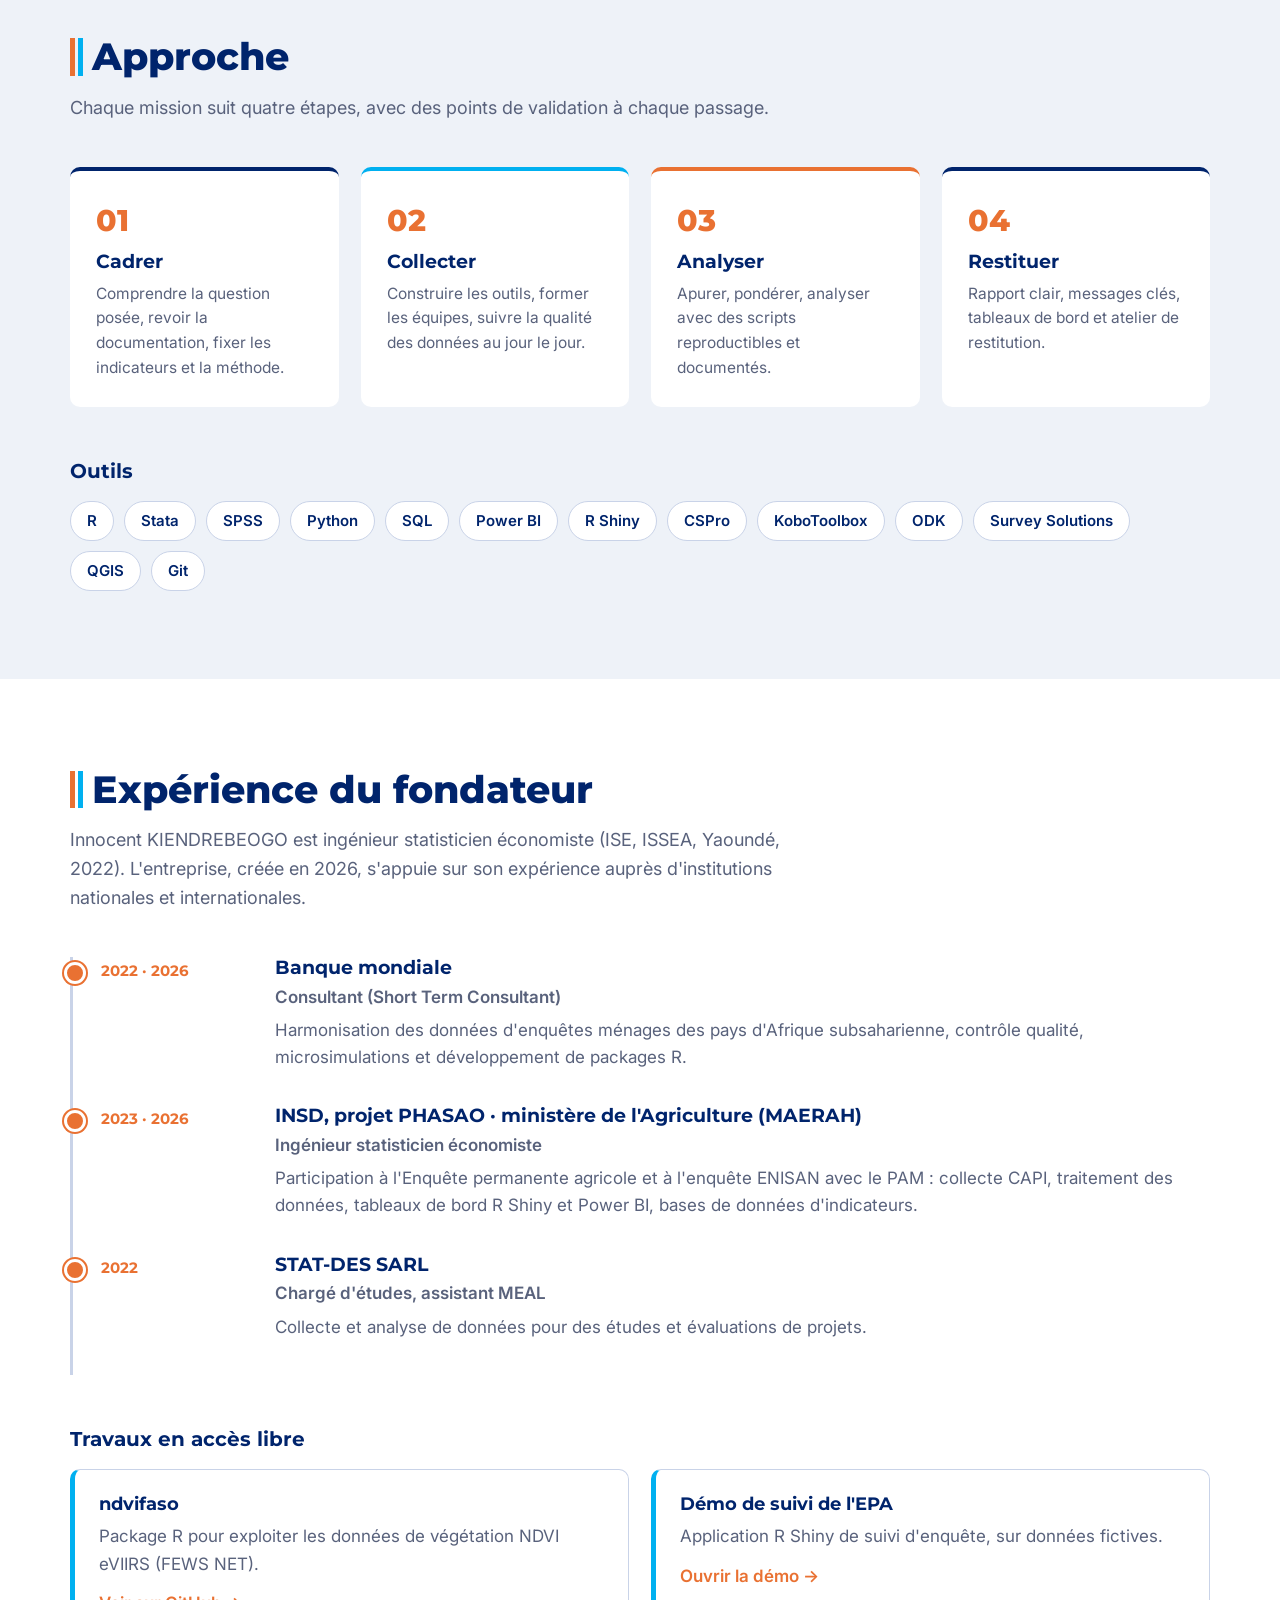
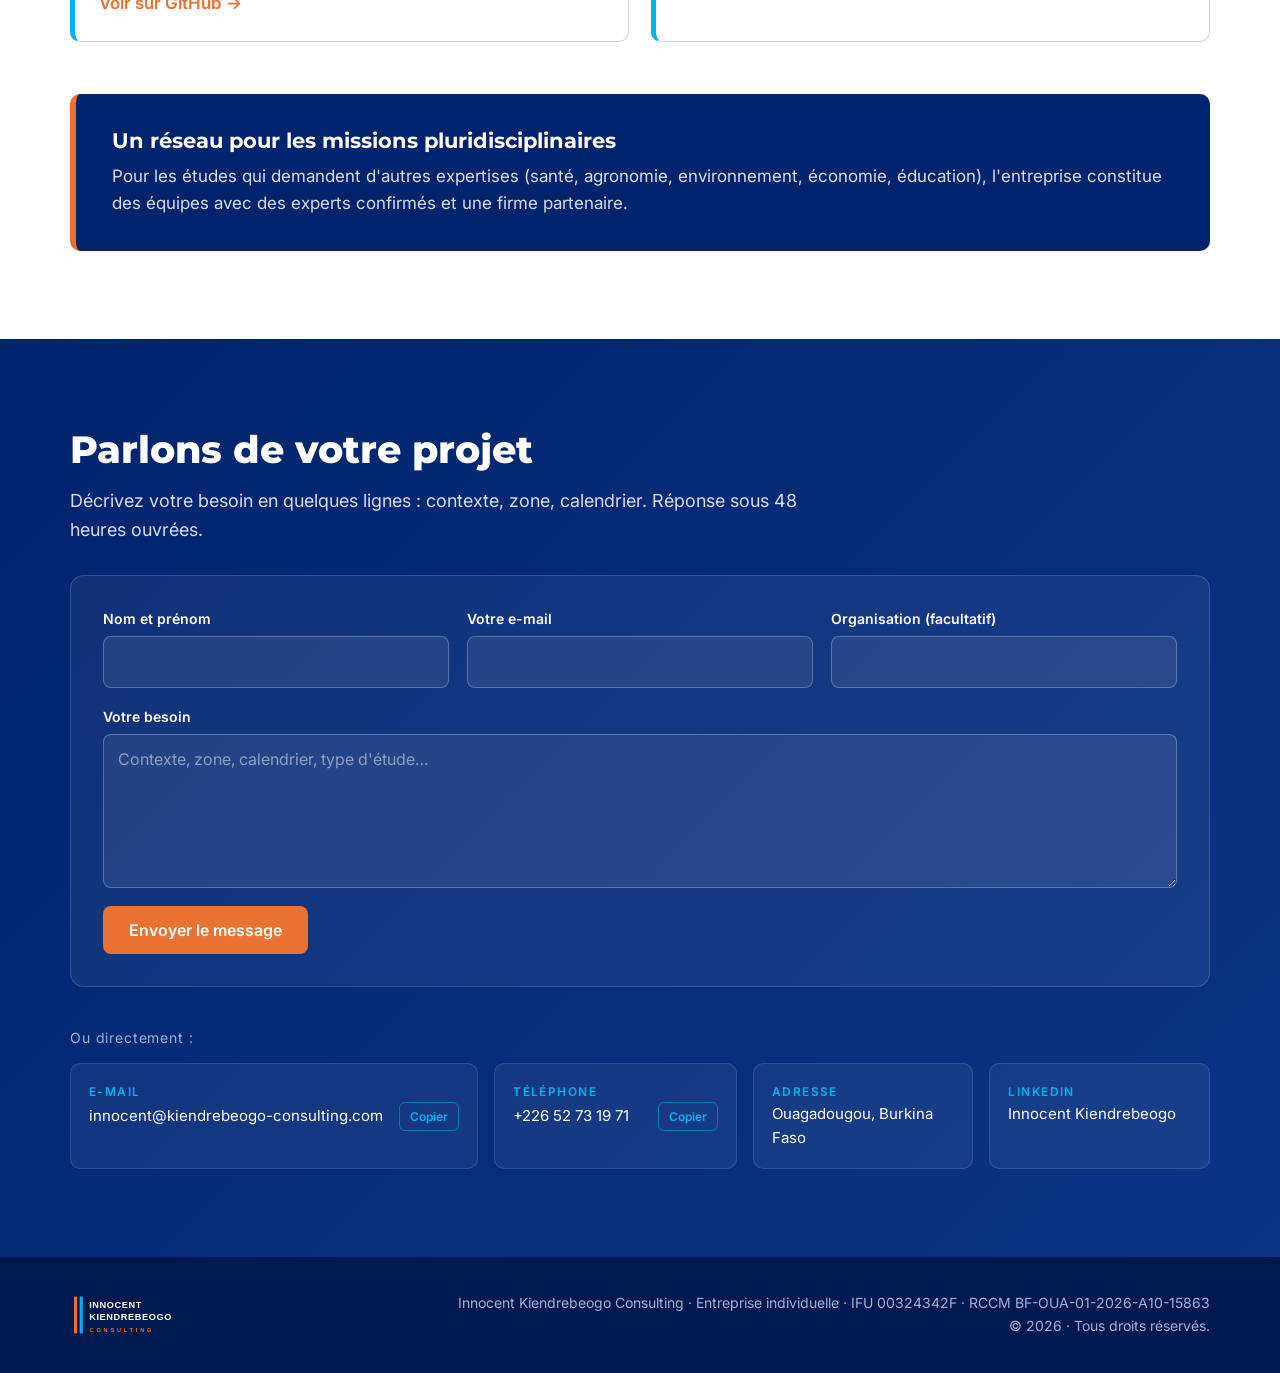
==== commit 1b7f8d9f: "Contact : formulaire pleine largeur, coordonnées en rangée, version du CSS contre le cache Co-Author" ====
--- a/index.html
+++ b/index.html
@@ -20,7 +20,7 @@
 <link rel="preconnect" href="https://fonts.googleapis.com">
 <link rel="preconnect" href="https://fonts.gstatic.com" crossorigin>
 <link href="https://fonts.googleapis.com/css2?family=Montserrat:wght@600;700;800&family=Inter:wght@400;500;600&display=swap" rel="stylesheet">
-<link rel="stylesheet" href="assets/style.css">
+<link rel="stylesheet" href="assets/style.css?v=7af23ce5">
 </head>
 <body>
 <header class="entete">
@@ -66,23 +66,25 @@
   </div>
 </section>
 <section id="contact" class="contact">
-  <div class="conteneur contact-in">
-    <div><h2>Parlons de votre projet</h2><p>Décrivez votre besoin en quelques lignes : contexte, zone, calendrier. Réponse sous 48 heures ouvrées.</p>
-      <form class="formulaire" id="formulaire" action="https://formsubmit.co/innocent@kiendrebeogo-consulting.com" method="POST">
-        <input type="hidden" name="_subject" value="Site web : Demande d&#x27;information">
-        <input type="hidden" name="_template" value="table">
-        <input type="text" name="_honey" class="sr" tabindex="-1" autocomplete="off" aria-hidden="true">
-        <div class="champs2">
-          <label>Nom et prénom<input name="nom" required autocomplete="name"></label>
-          <label>Votre e-mail<input name="email" type="email" required autocomplete="email"></label>
-        </div>
+  <div class="conteneur">
+    <div class="contact-tete"><h2>Parlons de votre projet</h2><p>Décrivez votre besoin en quelques lignes : contexte, zone, calendrier. Réponse sous 48 heures ouvrées.</p></div>
+    <form class="formulaire" id="formulaire" action="https://formsubmit.co/innocent@kiendrebeogo-consulting.com" method="POST">
+      <input type="hidden" name="_subject" value="Site web : Demande d&#x27;information">
+      <input type="hidden" name="_template" value="table">
+      <input type="text" name="_honey" class="sr" tabindex="-1" autocomplete="off" aria-hidden="true">
+      <div class="champs3">
+        <label>Nom et prénom<input name="nom" required autocomplete="name"></label>
+        <label>Votre e-mail<input name="email" type="email" required autocomplete="email"></label>
         <label>Organisation (facultatif)<input name="organisation" autocomplete="organization"></label>
-        <label>Votre besoin<textarea name="message" rows="5" required placeholder="Contexte, zone, calendrier, type d&#x27;étude…"></textarea></label>
+      </div>
+      <label>Votre besoin<textarea name="message" rows="5" required placeholder="Contexte, zone, calendrier, type d&#x27;étude…"></textarea></label>
+      <div class="form-bas">
         <button class="btn btn-orange" type="submit" data-envoi="Envoi en cours…">Envoyer le message</button>
         <p class="retour" role="status" aria-live="polite" data-ok="Merci, votre message est bien envoyé. Réponse sous 48 heures ouvrées." data-err="L&#x27;envoi a échoué. Écrivez directement à innocent@kiendrebeogo-consulting.com."></p>
-      </form></div>
+      </div>
+    </form>
+    <p class="ou">Ou directement :</p>
     <ul class="coord">
-      <li class="ou">Ou directement :</li>
       <li><span>E-mail</span><div class="ligne-copie"><a href="mailto:innocent@kiendrebeogo-consulting.com">innocent@kiendrebeogo-consulting.com</a><button class="copier" type="button" data-texte="innocent@kiendrebeogo-consulting.com" data-ok="Copié">Copier</button></div></li>
       <li><span>Téléphone</span><div class="ligne-copie"><a href="tel:+22652731971">+226 52 73 19 71</a><button class="copier" type="button" data-texte="+226 52 73 19 71" data-ok="Copié">Copier</button></div>
         <a class="btn btn-ligne btn-appel" href="tel:+22652731971">Appeler</a></li>
--- a/assets/style.css
+++ b/assets/style.css
@@ -66,25 +66,25 @@
 .reseau{margin-top:52px;background:var(--marine);color:#D6DEEE;border-radius:var(--rayon);padding:34px 36px;border-left:6px solid var(--orange)}
 .reseau h3{color:var(--blanc);font-size:21px;margin-bottom:10px}.reseau p{margin:0}
 .contact{background:linear-gradient(135deg,var(--marine) 0%,var(--marine2) 100%);color:#D6DEEE;padding:88px 0}
-.contact-in{display:grid;grid-template-columns:1.25fr 1fr;gap:48px;align-items:start}
-.formulaire{display:grid;gap:14px;margin-top:8px}.champs2{display:grid;grid-template-columns:1fr 1fr;gap:14px}
 .formulaire label{display:grid;gap:6px;font-size:14px;font-weight:600;color:var(--blanc)}
 .formulaire input,.formulaire textarea{font:inherit;font-weight:400;font-size:16px;padding:12px 14px;border-radius:8px;border:1.5px solid rgba(255,255,255,.25);background:rgba(255,255,255,.08);color:var(--blanc);width:100%}
 .formulaire input:focus,.formulaire textarea:focus{outline:none;border-color:var(--ciel);background:rgba(255,255,255,.12)}
 .formulaire textarea{resize:vertical}.formulaire ::placeholder{color:#8FA0C4}
-.formulaire button{justify-self:start;border:0;cursor:pointer;font-family:inherit}.formulaire button:disabled{opacity:.7;cursor:wait}
-.retour{margin:0!important;font-size:15px!important;min-height:1em}.retour.ok{color:#7FE0A8}.retour.err{color:#FFB38A}
-.ou{font-size:14px;color:#9FB0D0!important;padding-top:0!important}
+.formulaire button{border:0;cursor:pointer;font-family:inherit}.formulaire button:disabled{opacity:.7;cursor:wait}
+.retour{margin:0;font-size:15px}.retour.ok{color:#7FE0A8}.retour.err{color:#FFB38A}
 .ligne-copie{display:flex;align-items:center;justify-content:space-between;gap:12px}
 .copier{flex:none;font:inherit;font-size:12px;font-weight:600;color:var(--ciel);background:none;border:1px solid rgba(0,176,240,.5);border-radius:6px;padding:4px 10px;cursor:pointer}
 .copier:hover{background:rgba(0,176,240,.12)}
 .btn-appel{display:none;margin-top:12px;padding:10px 20px}
 @media (hover:none) and (pointer:coarse){.btn-appel{display:inline-block}}
 .contact h2{color:var(--blanc);font-size:clamp(28px,3.6vw,38px);font-weight:800}
-.contact p{font-size:18px;margin:16px 0 30px}
-.coord{list-style:none;margin:0;padding:28px;background:rgba(255,255,255,.06);border:1px solid rgba(255,255,255,.15);border-radius:var(--rayon)}
-.coord li{padding:12px 0;border-bottom:1px solid rgba(255,255,255,.12);color:var(--blanc);overflow-wrap:anywhere}
-.coord li:last-child{border:0}
+.contact-tete{max-width:760px;margin-bottom:30px}.contact-tete p{font-size:18px;margin:14px 0 0}
+.formulaire{display:grid;gap:18px;background:rgba(255,255,255,.06);border:1px solid rgba(255,255,255,.15);border-radius:14px;padding:32px}
+.champs3{display:grid;grid-template-columns:repeat(3,1fr);gap:18px}
+.form-bas{display:flex;align-items:center;gap:20px;flex-wrap:wrap}
+.ou{font-size:14px;letter-spacing:.06em;color:#9FB0D0;margin:40px 0 14px}
+.coord{list-style:none;margin:0;padding:0;display:grid;grid-template-columns:1.85fr 1.1fr 1fr 1fr;gap:16px}
+.coord li{padding:18px 18px;font-size:15px;background:rgba(255,255,255,.06);border:1px solid rgba(255,255,255,.12);border-radius:var(--rayon);color:var(--blanc);overflow-wrap:anywhere}
 .coord span{display:block;font-size:12px;letter-spacing:.12em;text-transform:uppercase;color:var(--ciel);font-weight:600}
 .coord a{color:var(--blanc);text-decoration:none}.coord a:hover{color:var(--orange)}
 .pied{background:#001A4F;color:#9FB0D0;padding:34px 0;font-size:14px}
@@ -92,12 +92,12 @@
 .pied img{height:48px;width:auto}.pied p{margin:0;text-align:right}
 :focus-visible{outline:3px solid var(--ciel);outline-offset:3px}
 @media (max-width:960px){.grille{grid-template-columns:repeat(2,1fr)}.etapes{grid-template-columns:repeat(2,1fr)}.chiffres{grid-template-columns:repeat(2,1fr)}
-.contact-in{grid-template-columns:1fr}.rayures{width:70%;opacity:.45}}
+.coord{grid-template-columns:1fr 1fr}.champs3{grid-template-columns:1fr 1fr}.rayures{width:70%;opacity:.45}}
 @media (max-width:720px){.rayures{opacity:.22}}
 @media (max-width:720px){body{font-size:16px}
 .burger{display:block}.menu{position:absolute;top:72px;left:0;right:0;background:var(--blanc);flex-direction:column;align-items:flex-start;gap:0;padding:8px 16px 16px;border-bottom:1px solid var(--ligne);display:none}
 .menu.ouvert{display:flex}.menu a{padding:12px 0;width:100%}.menu .langue{width:auto;margin-top:8px}
 .marque img{height:44px}.hero-in{padding:64px 0 72px}.section,.contact{padding:64px 0}
-.grille,.etapes,.libre,.champs2{grid-template-columns:1fr}.chiffre strong{font-size:22px}
+.grille,.etapes,.libre,.champs3,.coord{grid-template-columns:1fr}.formulaire{padding:20px}.chiffre strong{font-size:22px}
 .parcours li{grid-template-columns:1fr;gap:4px}.pied-in{flex-direction:column;align-items:flex-start}.pied p{text-align:left}}
 @media (prefers-reduced-motion:reduce){html{scroll-behavior:auto}*{transition:none!important}}
